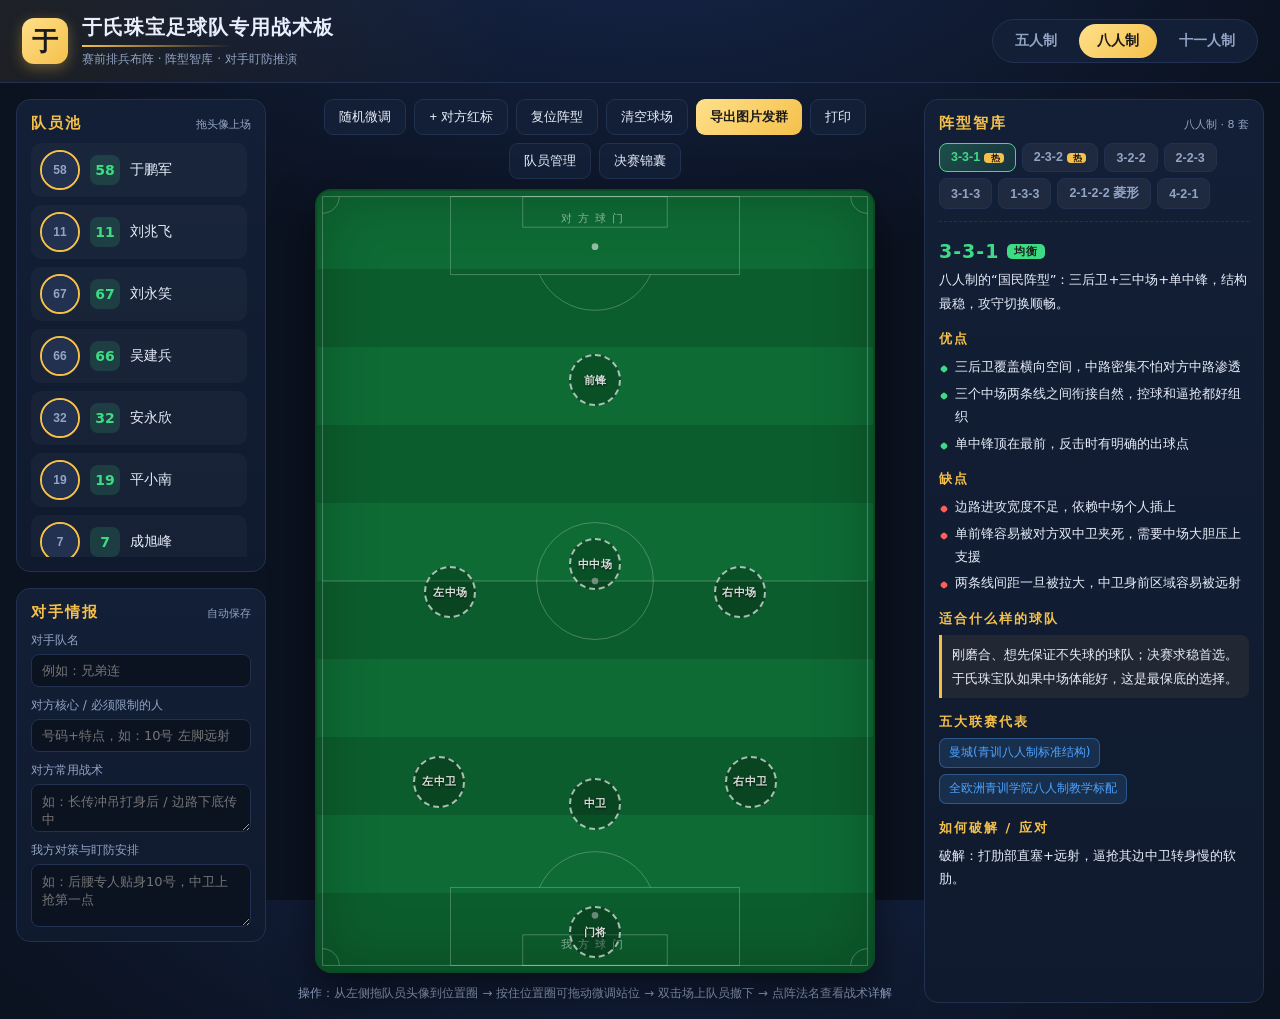
==== index.html @ 2821b185 "于氏珠宝足球队专用战术板 v2：22套阵型+队员管理+导图" ====
<!DOCTYPE html>
<html lang="zh-CN">
<head>
<meta charset="UTF-8">
<meta name="viewport" content="width=device-width, initial-scale=1.0, user-scalable=no">
<title>于氏珠宝足球队专用战术板</title>
<link rel="stylesheet" href="css/style.css">
</head>
<body>

<!-- 顶部栏 -->
<header class="topbar">
  <div class="brand">
    <div class="brand-logo">于</div>
    <div>
      <h1>于氏珠宝足球队专用战术板</h1>
      <p class="brand-sub">赛前排兵布阵 · 阵型智库 · 对手盯防推演</p>
    </div>
  </div>
  <div class="format-switch" id="formatSwitch">
    <button data-fmt="five">五人制</button>
    <button data-fmt="eight" class="active">八人制</button>
    <button data-fmt="eleven">十一人制</button>
  </div>
</header>

<div class="layout">
  <!-- 左栏：队员池 + 对手情报 -->
  <aside class="sidebar left-panel">
    <section class="panel">
      <h2 class="panel-title">队员池 <span class="hint">拖头像上场</span></h2>
      <div class="pool" id="pool"></div>
    </section>

    <section class="panel">
      <h2 class="panel-title">对手情报 <span class="hint">自动保存</span></h2>
      <div class="intel-form">
        <label>对手队名<input id="intelName" placeholder="例如：兄弟连"></label>
        <label>对方核心 / 必须限制的人<input id="intelKey" placeholder="号码+特点，如：10号 左脚远射"></label>
        <label>对方常用战术<textarea id="intelTactic" rows="2" placeholder="如：长传冲吊打身后 / 边路下底传中"></textarea></label>
        <label>我方对策与盯防安排<textarea id="intelPlan" rows="3" placeholder="如：后腰专人贴身10号，中卫上抢第一点"></textarea></label>
      </div>
    </section>
  </aside>

  <!-- 中间：球场 -->
  <main class="pitch-wrap">
    <div class="toolbar">
      <button class="tool-btn" id="btnJitter" title="在当前阵型基础上随机微调站位">随机微调</button>
      <button class="tool-btn" id="btnMark">+ 对方红标</button>
      <button class="tool-btn" id="btnReset">复位阵型</button>
      <button class="tool-btn" id="btnClear">清空球场</button>
      <button class="tool-btn primary" id="btnExport">导出图片发群</button>
      <button class="tool-btn" id="btnPrint">打印</button>
    </div>

    <div class="pitch-frame">
      <div class="pitch" id="pitch">
        <!-- 球场线条（SVG） -->
        <svg class="pitch-lines" viewBox="0 0 100 140" preserveAspectRatio="none">
          <rect x="1" y="1" width="98" height="138" fill="none" class="ln"/>
          <line x1="1" y1="70" x2="99" y2="70" class="ln"/>
          <circle cx="50" cy="70" r="10.5" fill="none" class="ln"/>
          <circle cx="50" cy="70" r="0.6" class="dot"/>
          <rect x="24" y="1" width="52" height="14" fill="none" class="ln"/>
          <rect x="37" y="1" width="26" height="5.5" fill="none" class="ln"/>
          <circle cx="50" cy="10" r="0.6" class="dot"/>
          <path d="M 40 15 A 11 11 0 0 0 60 15" fill="none" class="ln"/>
          <rect x="24" y="125" width="52" height="14" fill="none" class="ln"/>
          <rect x="37" y="133.5" width="26" height="5.5" fill="none" class="ln"/>
          <circle cx="50" cy="130" r="0.6" class="dot"/>
          <path d="M 40 125 A 11 11 0 0 1 60 125" fill="none" class="ln"/>
          <path d="M 1 4 A 3 3 0 0 0 4 1" fill="none" class="ln"/>
          <path d="M 96 1 A 3 3 0 0 0 99 4" fill="none" class="ln"/>
          <path d="M 4 139 A 3 3 0 0 0 1 136" fill="none" class="ln"/>
          <path d="M 99 136 A 3 3 0 0 0 96 139" fill="none" class="ln"/>
        </svg>
        <div class="goal-label top">对方球门</div>
        <div class="goal-label bottom">我方球门</div>
        <div id="slots"></div>
        <div id="marks"></div>
      </div>
    </div>
    <p class="pitch-tip">操作：从左侧拖队员头像到位置圈 → 按住位置圈可拖动微调站位 → 双击场上队员撤下 → 点阵法名查看战术详解</p>
  </main>

  <!-- 右栏：阵型智库 -->
  <aside class="sidebar right-panel">
    <section class="panel grow">
      <h2 class="panel-title">阵型智库 <span class="hint" id="formationCount"></span></h2>
      <div class="formation-list" id="formationList"></div>
      <div class="formation-detail" id="formationDetail">
        <p class="empty">点击上方任意阵型，查看优缺点、适用球队、五大联赛代表与针对打法。</p>
      </div>
    </section>
  </aside>
</div>

<script src="js/images.js"></script>
<script src="js/data.js"></script>
<script src="js/app.js"></script>
</body>
</html>
---- css/style.css ----
/* ========== 于氏珠宝战术板 · 深夜球场主题 ========== */
:root{
  --bg:#0b1220; --bg2:#0f1a2e; --panel:#131f36; --panel2:#182743;
  --line:#22314f; --txt:#e8eefb; --txt2:#93a4c4;
  --gold:#f4c04a; --green:#3ddc84; --red:#ff5f57; --blue:#4fa3ff;
  --pitch-a:#0e6b34; --pitch-b:#0c5d2d; --pitch-line:rgba(255,255,255,.55);
  --radius:14px;
}
*{margin:0;padding:0;box-sizing:border-box;-webkit-tap-highlight-color:transparent}
html,body{height:100%}
body{
  background:radial-gradient(1200px 600px at 50% -10%,#16264a 0%,var(--bg) 60%);
  color:var(--txt);font-family:"Microsoft YaHei","PingFang SC",system-ui,sans-serif;
  overflow-x:hidden;
}

/* ---------- 顶栏 ---------- */
.topbar{
  display:flex;align-items:center;justify-content:space-between;gap:16px;
  padding:14px 22px;border-bottom:1px solid var(--line);
  background:linear-gradient(90deg,rgba(244,192,74,.08),transparent 40%);
  flex-wrap:wrap;
}
.brand{display:flex;align-items:center;gap:14px}
.brand-logo{
  width:46px;height:46px;border-radius:12px;display:flex;align-items:center;justify-content:center;
  font-size:26px;font-weight:800;color:#1a1a1a;
  background:linear-gradient(135deg,#ffe08a,var(--gold));box-shadow:0 4px 14px rgba(244,192,74,.35);
}
.topbar h1{font-size:20px;letter-spacing:1px}
.topbar h1::after{content:"";display:block;height:2px;width:60%;margin-top:4px;
  background:linear-gradient(90deg,var(--gold),transparent)}
.brand-sub{font-size:12px;color:var(--txt2);margin-top:4px}

.format-switch{display:flex;background:var(--panel);border:1px solid var(--line);border-radius:999px;padding:4px;gap:4px}
.format-switch button{
  border:none;background:transparent;color:var(--txt2);font-size:14px;font-weight:600;
  padding:8px 18px;border-radius:999px;cursor:pointer;transition:.2s;
}
.format-switch button:hover{color:var(--txt)}
.format-switch button.active{background:linear-gradient(135deg,#ffe08a,var(--gold));color:#1a1a1a}

/* ---------- 三栏布局 ---------- */
.layout{
  display:grid;grid-template-columns:250px 1fr 340px;gap:16px;
  padding:16px;max-width:1600px;margin:0 auto;align-items:stretch;
  min-height:calc(100vh - 84px);
}
.sidebar{display:flex;flex-direction:column;gap:16px;min-width:0}
.panel{
  background:linear-gradient(180deg,var(--panel),var(--bg2));
  border:1px solid var(--line);border-radius:var(--radius);padding:14px;
}
.panel.grow{flex:1;display:flex;flex-direction:column;min-height:0}
.panel-title{font-size:15px;color:var(--gold);letter-spacing:2px;margin-bottom:10px;
  display:flex;align-items:baseline;justify-content:space-between}
.hint{font-size:11px;color:var(--txt2);letter-spacing:0;font-weight:400}

/* ---------- 队员池 ---------- */
.pool{display:flex;flex-direction:column;gap:8px;max-height:46vh;overflow-y:auto;padding-right:4px}
.pool::-webkit-scrollbar,.formation-list::-webkit-scrollbar{width:6px}
.pool::-webkit-scrollbar-thumb,.formation-list::-webkit-scrollbar-thumb{background:var(--line);border-radius:3px}
.pool-item{
  display:flex;align-items:center;gap:10px;padding:6px 8px;border-radius:10px;
  background:rgba(255,255,255,.03);border:1px solid transparent;cursor:grab;
  transition:border-color .15s,background .15s;touch-action:none;user-select:none;
}
.pool-item:hover{border-color:var(--gold);background:rgba(244,192,74,.06)}
.pool-item.on-pitch{opacity:.32;filter:grayscale(.8);cursor:default}
.pool-item img{width:40px;height:40px;border-radius:50%;object-fit:cover;border:2px solid var(--gold);pointer-events:none}
.pool-num{
  min-width:30px;height:30px;border-radius:8px;background:rgba(61,220,132,.15);color:var(--green);
  display:flex;align-items:center;justify-content:center;font-weight:800;font-size:14px;pointer-events:none;
}
.pool-name{font-size:14px;pointer-events:none}

/* ---------- 对手情报 ---------- */
.intel-form{display:flex;flex-direction:column;gap:10px}
.intel-form label{font-size:12px;color:var(--txt2);display:flex;flex-direction:column;gap:5px}
.intel-form input,.intel-form textarea{
  background:var(--bg);border:1px solid var(--line);border-radius:8px;color:var(--txt);
  padding:8px 10px;font-size:13px;font-family:inherit;resize:vertical;outline:none;transition:border-color .15s;
}
.intel-form input:focus,.intel-form textarea:focus{border-color:var(--gold)}

/* ---------- 球场 ---------- */
.pitch-wrap{display:flex;flex-direction:column;align-items:center;gap:10px;min-width:0}
.toolbar{display:flex;gap:8px;flex-wrap:wrap;justify-content:center}
.tool-btn{
  border:1px solid var(--line);background:var(--panel);color:var(--txt);
  font-size:13px;padding:8px 14px;border-radius:9px;cursor:pointer;transition:.15s;
}
.tool-btn:hover{border-color:var(--gold);color:var(--gold)}
.tool-btn:active{transform:scale(.96)}
.tool-btn.primary{background:linear-gradient(135deg,#ffe08a,var(--gold));color:#1a1a1a;border:none;font-weight:700}
.tool-btn.primary:hover{filter:brightness(1.08);color:#000}

.pitch-frame{width:100%;max-width:560px}
.pitch{
  position:relative;width:100%;aspect-ratio:100/140;border-radius:16px;overflow:hidden;
  background:repeating-linear-gradient(180deg,var(--pitch-a) 0 10%,var(--pitch-b) 10% 20%);
  border:2px solid #0a4a24;box-shadow:0 18px 40px rgba(0,0,0,.5),inset 0 0 60px rgba(0,0,0,.25);
  touch-action:none;
}
.pitch-lines{position:absolute;inset:0;width:100%;height:100%}
.pitch-lines .ln{stroke:var(--pitch-line);stroke-width:.45;vector-effect:non-scaling-stroke}
.pitch-lines .dot{fill:var(--pitch-line)}
.goal-label{
  position:absolute;left:50%;transform:translateX(-50%);font-size:11px;letter-spacing:6px;
  color:rgba(255,255,255,.5);pointer-events:none;
}
.goal-label.top{top:2.5%}.goal-label.bottom{bottom:2.5%}
.pitch-tip{font-size:12px;color:var(--txt2);text-align:center;line-height:1.7}

/* ---------- 位置槽/队员 ---------- */
.slot{
  position:absolute;width:52px;height:52px;margin:-26px 0 0 -26px;border-radius:50%;
  display:flex;align-items:center;justify-content:center;
  border:2px dashed rgba(255,255,255,.65);background:rgba(0,0,0,.25);
  cursor:pointer;transition:box-shadow .15s;z-index:3;user-select:none;touch-action:none;
}
.slot .slot-role{
  font-size:11px;font-weight:700;color:rgba(255,255,255,.85);letter-spacing:.5px;pointer-events:none;
  text-shadow:0 1px 2px rgba(0,0,0,.8);
}
.slot.occupied{border-style:solid;border-color:var(--gold);background:rgba(0,0,0,.45);
  box-shadow:0 4px 12px rgba(0,0,0,.45);cursor:grab}
.slot.occupied:active{cursor:grabbing}
.slot img{width:46px;height:46px;border-radius:50%;object-fit:cover;pointer-events:none}
.slot .slot-tag{
  position:absolute;top:calc(100% + 2px);left:50%;transform:translateX(-50%);
  font-size:11px;font-weight:700;color:#fff;background:rgba(10,18,34,.85);
  padding:1px 7px;border-radius:7px;white-space:nowrap;pointer-events:none;
  border:1px solid rgba(244,192,74,.5);
}
.slot .slot-num{
  position:absolute;right:-4px;bottom:-4px;min-width:20px;height:20px;border-radius:7px;
  background:var(--gold);color:#1a1a1a;font-size:12px;font-weight:800;
  display:flex;align-items:center;justify-content:center;pointer-events:none;box-shadow:0 2px 6px rgba(0,0,0,.5);
}

/* 对方红标 */
.opp{
  position:absolute;width:34px;height:34px;margin:-17px 0 0 -17px;border-radius:50%;
  background:radial-gradient(circle at 35% 30%,#ff8b83,var(--red) 70%);
  border:2px solid #fff;display:flex;align-items:center;justify-content:center;
  color:#fff;font-size:11px;font-weight:800;z-index:4;cursor:grab;user-select:none;touch-action:none;
  box-shadow:0 3px 10px rgba(0,0,0,.5);
}
.opp:active{cursor:grabbing}

/* 拖拽幻影 */
.ghost{
  position:fixed;z-index:99;width:48px;height:48px;border-radius:50%;pointer-events:none;
  border:2px solid var(--gold);object-fit:cover;transform:translate(-50%,-50%);
  box-shadow:0 8px 20px rgba(0,0,0,.6);
}

/* ---------- 阵型智库 ---------- */
.formation-list{
  display:flex;flex-wrap:wrap;gap:6px;margin-bottom:12px;max-height:200px;overflow-y:auto;padding-right:4px;
}
.f-chip{
  font-size:12.5px;font-weight:600;padding:6px 11px;border-radius:8px;cursor:pointer;
  background:rgba(255,255,255,.05);border:1px solid var(--line);color:var(--txt2);transition:.15s;
}
.f-chip:hover{color:var(--txt);border-color:var(--gold)}
.f-chip.active{background:linear-gradient(135deg,rgba(61,220,132,.25),rgba(61,220,132,.1));
  border-color:var(--green);color:var(--green)}
.f-chip.trend::after{content:" 热";font-size:9px;color:#1a1a1a;background:var(--gold);
  border-radius:4px;padding:0 4px;margin-left:4px;font-weight:800}

.formation-detail{flex:1;overflow-y:auto;font-size:13px;line-height:1.8;min-height:0;
  border-top:1px dashed var(--line);padding-top:12px}
.formation-detail::-webkit-scrollbar{width:6px}
.formation-detail::-webkit-scrollbar-thumb{background:var(--line);border-radius:3px}
.formation-detail .empty{color:var(--txt2)}
.fd-name{font-size:19px;font-weight:800;color:var(--green);letter-spacing:1px}
.fd-cat{font-size:11px;color:#1a1a1a;background:var(--green);border-radius:5px;padding:1px 7px;
  margin-left:8px;font-weight:700;vertical-align:3px}
.fd-section{margin-top:12px}
.fd-section h3{font-size:13px;color:var(--gold);letter-spacing:2px;margin-bottom:5px}
.fd-section ul{list-style:none}
.fd-section li{padding-left:16px;position:relative;color:var(--txt);margin-bottom:3px}
.fd-section li::before{content:"";position:absolute;left:2px;top:11px;width:6px;height:6px;border-radius:2px;
  background:var(--blue);transform:rotate(45deg)}
.fd-section.pros li::before{background:var(--green)}
.fd-section.cons li::before{background:var(--red)}
.fd-clubs{display:flex;flex-wrap:wrap;gap:6px}
.fd-clubs span{font-size:12px;background:rgba(79,163,255,.14);color:var(--blue);
  border:1px solid rgba(79,163,255,.35);border-radius:7px;padding:3px 9px}
.fd-fit{color:var(--txt);background:rgba(244,192,74,.07);border-left:3px solid var(--gold);
  padding:8px 10px;border-radius:0 8px 8px 0}

/* ---------- 响应式 ---------- */
@media (max-width:1100px){
  .layout{grid-template-columns:220px 1fr;grid-template-rows:auto auto}
  .right-panel{grid-column:1/3}
}
@media (max-width:720px){
  .layout{grid-template-columns:1fr;padding:10px}
  .pool{flex-direction:row;flex-wrap:wrap;max-height:none}
  .pool-item{flex-direction:column;gap:4px;padding:8px 6px}
  .pitch-frame{max-width:100%}
  .topbar h1{font-size:16px}
}

/* ---------- 打印样式 ---------- */
@media print{
  body{background:#fff;color:#000}
  .topbar{border-bottom:2px solid #000;background:none}
  .brand-logo{box-shadow:none}
  .topbar h1,.brand-sub{color:#000}
  .layout{grid-template-columns:1fr;min-height:auto}
  .left-panel,.right-panel,.toolbar,.pitch-tip{display:none}
  .pitch-wrap{display:block}
  .pitch-frame{max-width:720px;margin:0 auto}
  .pitch{box-shadow:none;border:2px solid #333}
  .slot .slot-tag{background:#fff;color:#000;border:1px solid #999}
  .slot .slot-num{background:#000;color:#fff}
  .opp{box-shadow:none}
}

/* ---------- 队员管理弹窗 ---------- */
.modal-mask{
  position:fixed;inset:0;background:rgba(4,8,18,.72);z-index:90;
  display:none;align-items:center;justify-content:center;padding:16px;backdrop-filter:blur(3px);
}
.modal-box{
  width:min(560px,94vw);max-height:88vh;overflow:auto;background:linear-gradient(180deg,#16233f,#0f1a2e);
  border:1px solid #2a3c60;border-radius:16px;padding:18px;box-shadow:0 24px 60px rgba(0,0,0,.6);
}
.modal-head{display:flex;align-items:center;justify-content:space-between;margin-bottom:8px}
.modal-head h3{font-size:18px;color:#f4c04a;letter-spacing:2px}
.modal-close{
  border:none;background:rgba(255,255,255,.06);color:#93a4c4;width:34px;height:34px;
  border-radius:9px;font-size:20px;cursor:pointer;transition:.15s;
}
.modal-close:hover{background:rgba(255,95,87,.2);color:#ff5f57}
.modal-tip{font-size:12px;color:#93a4c4;line-height:1.7;margin-bottom:14px}
.roster-add{display:flex;gap:8px;align-items:center;flex-wrap:wrap;margin-bottom:10px}
.photo-add{
  width:52px;height:52px;border-radius:12px;border:2px dashed #3a4d75;color:#93a4c4;
  display:flex;align-items:center;justify-content:center;font-size:12px;cursor:pointer;
  background-size:cover;background-position:center;flex:none;transition:border-color .15s;
}
.photo-add:hover{border-color:#f4c04a;color:#f4c04a}
.roster-add input{
  background:#0b1220;border:1px solid #22314f;border-radius:9px;color:#e8eefb;
  padding:10px 12px;font-size:14px;outline:none;transition:border-color .15s;
}
.roster-add input:focus{border-color:#f4c04a}
#addName{width:110px}
#addNum{width:76px}
.roster-actions{margin-bottom:10px}
.roster-rows{display:flex;flex-direction:column;gap:6px}
.roster-row{display:flex;align-items:center;gap:8px;background:rgba(255,255,255,.03);
  border:1px solid #1d2b48;border-radius:10px;padding:6px 8px}
.roster-row .r-photo{width:42px;height:42px;border-radius:50%;object-fit:cover;border:2px solid #f4c04a;flex:none}
.roster-row input{
  background:#0b1220;border:1px solid #22314f;border-radius:8px;color:#e8eefb;
  padding:7px 9px;font-size:13px;outline:none;min-width:0;
}
.roster-row input:focus{border-color:#f4c04a}
.roster-row .r-num{width:58px;flex:none;text-align:center}
.roster-row .r-name{flex:1}
.roster-row .r-replace,.roster-row .r-del{
  border:none;border-radius:8px;padding:7px 10px;font-size:12px;cursor:pointer;flex:none;transition:.15s;
}
.roster-row .r-replace{background:rgba(79,163,255,.15);color:#4fa3ff}
.roster-row .r-replace:hover{background:rgba(79,163,255,.3)}
.roster-row .r-del{background:rgba(255,95,87,.15);color:#ff5f57}
.roster-row .r-del:hover{background:rgba(255,95,87,.3)}

@media (max-width:520px){
  .roster-add input{flex:1}
  .roster-row .r-name{flex:1}
}
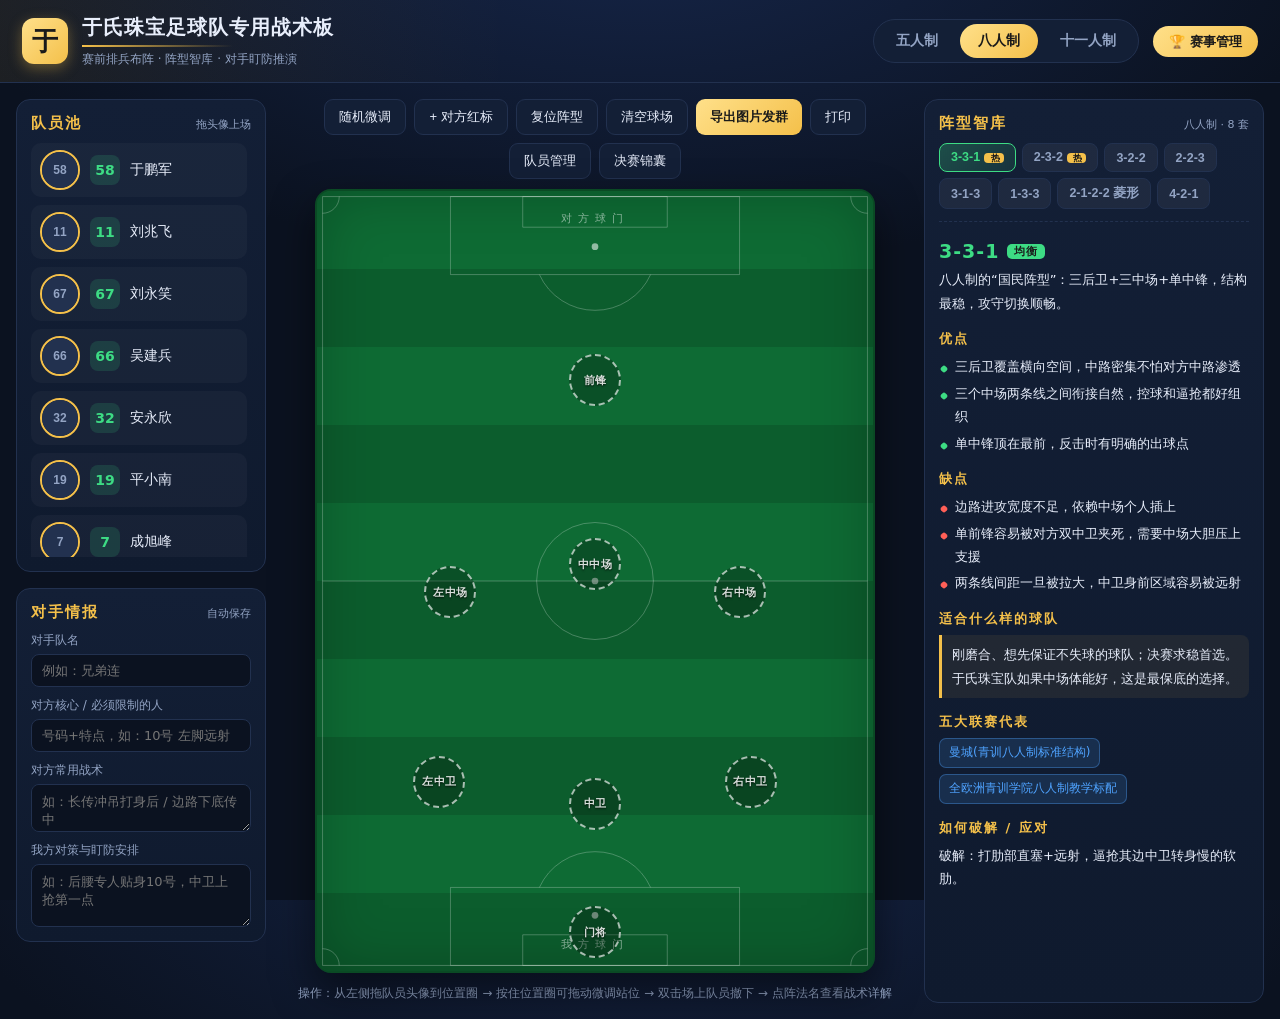
==== commit f9464939: "Add files via upload" ====
--- a/index.html
+++ b/index.html
@@ -5,6 +5,18 @@
 <meta name="viewport" content="width=device-width, initial-scale=1.0, user-scalable=no">
 <title>于氏珠宝足球队专用战术板</title>
 <link rel="stylesheet" href="css/style.css">
+<style>
+  /* 赛事管理入口（新增，无需改动 style.css） */
+  .top-right{display:flex;gap:14px;align-items:center;flex-wrap:wrap}
+  .nav-link{
+    border:1px solid var(--line,#22314f);background:var(--panel,#131f36);color:var(--txt2,#93a4c4);
+    font-size:13px;font-weight:600;padding:8px 16px;border-radius:999px;cursor:pointer;transition:.2s;
+    text-decoration:none;white-space:nowrap;
+  }
+  .nav-link:hover{color:var(--gold,#f4c04a);border-color:var(--gold,#f4c04a)}
+  .nav-link.primary{background:linear-gradient(135deg,#ffe08a,var(--gold,#f4c04a));color:#1a1a1a;border:none;font-weight:700}
+  .nav-link.primary:hover{filter:brightness(1.08);color:#000}
+</style>
 </head>
 <body>
 
@@ -17,10 +29,15 @@
       <p class="brand-sub">赛前排兵布阵 · 阵型智库 · 对手盯防推演</p>
     </div>
   </div>
-  <div class="format-switch" id="formatSwitch">
-    <button data-fmt="five">五人制</button>
-    <button data-fmt="eight" class="active">八人制</button>
-    <button data-fmt="eleven">十一人制</button>
+  <div class="top-right">
+    <div class="format-switch" id="formatSwitch">
+      <button data-fmt="five">五人制</button>
+      <button data-fmt="eight" class="active">八人制</button>
+      <button data-fmt="eleven">十一人制</button>
+    </div>
+    <div class="topnav">
+      <a class="nav-link primary" href="tournament.html">🏆 赛事管理</a>
+    </div>
   </div>
 </header>
 
